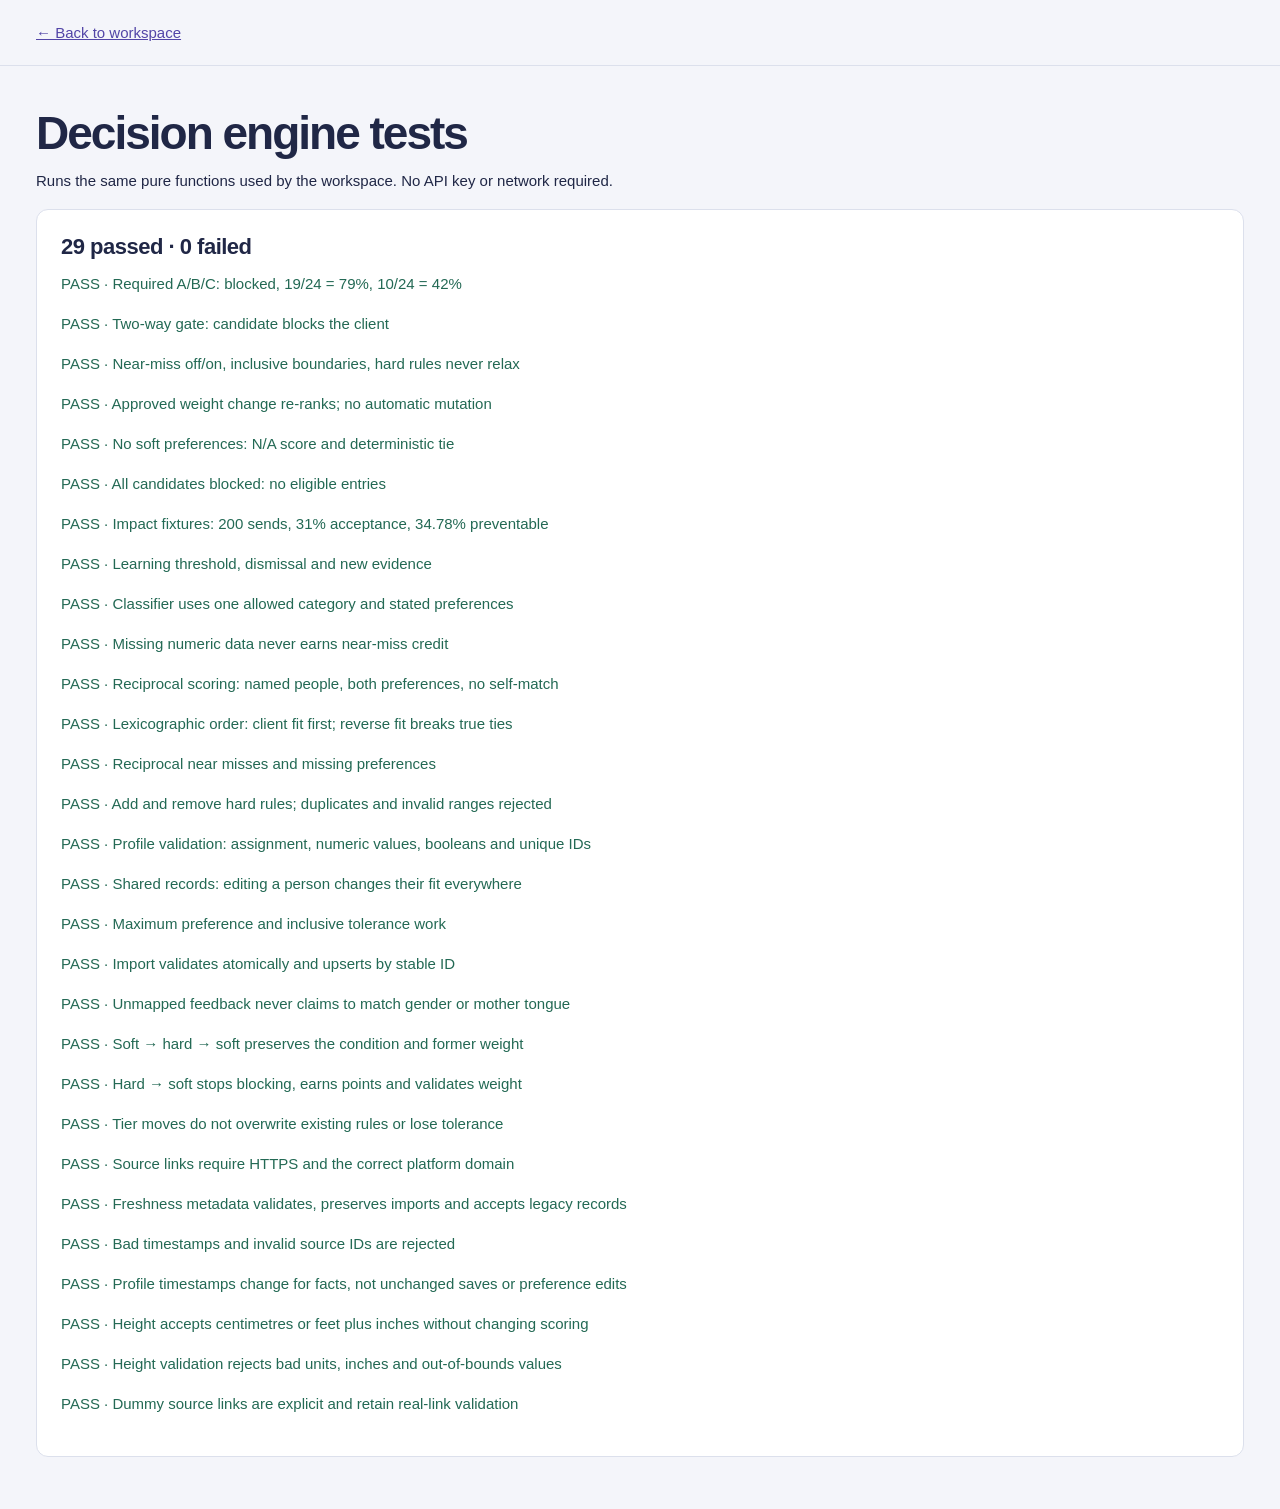
==== tests.html @ 42a96f65 "Publish matchmaking prototype with complete mock dataset" ====
<!doctype html>
<html lang="en"><head><meta charset="utf-8"><meta name="viewport" content="width=device-width,initial-scale=1"><title>Decision engine tests</title><link rel="stylesheet" href="styles.css"><script src="data.js"></script><script src="app.js"></script></head><body><header><a href="index.html">← Back to workspace</a></header><main><h1>Decision engine tests</h1><p>Runs the same pure functions used by the workspace. No API key or network required.</p><div id="results" class="panel"></div><script>
'use strict';
const L=MatchLogic,D=MatchData,clone=x=>JSON.parse(JSON.stringify(x));
let passed=0,failed=0;
function assert(condition,message){if(!condition)throw new Error(message);}
function test(name,fn){const p=document.createElement('p');try{fn();passed++;p.className='test-pass';p.textContent='PASS · '+name;}catch(e){failed++;p.className='test-fail';p.textContent='FAIL · '+name+': '+e.message;}document.getElementById('results').appendChild(p);}
test('Required A/B/C: blocked, 19/24 = 79%, 10/24 = 42%',()=>{const [a,b,c]=D.candidates;assert(L.gate(D.clients[0],a).blocked,'A must block');assert(L.gate(D.clients[0],a).reasons[0].category==='smoking/drinking','A smoking reason');assert(!L.gate(D.clients[0],b).blocked&&!L.gate(D.clients[0],c).blocked,'B/C pass');const sb=L.score(D.clients[0],b),sc=L.score(D.clients[0],c);assert(sb.earned===19&&sb.total===24&&sb.percentage===79,'B score');assert(sc.earned===10&&sc.total===24&&sc.percentage===42,'C score');});
test('Two-way gate: candidate blocks the client',()=>{const p=clone(D.candidates[1]);p.dealbreakers=[{field:'age',op:'min',value:35,label:'Age ≥35',category:'age'}];const g=L.gate(D.clients[0],p);assert(g.blocked&&g.reasons.some(r=>r.direction==='Candidate → client'),'Reverse block missing');});
test('Near-miss off/on, inclusive boundaries, hard rules never relax',()=>{const c=clone(D.clients[0]),p=clone(D.candidates[1]);c.softPreferences=[{field:'height',op:'min',value:70,weight:8,tolerance:2},{field:'income',op:'min',value:30,weight:2,tolerance:.15,relative:true}];p.height=68;p.income=25.5;assert(L.score(c,p,false).earned===0,'Off gives zero');assert(L.score(c,p,true).earned===5,'On gives half');p.height=67.9;p.income=25.49;assert(L.score(c,p,true).earned===0,'Outside tolerance');p.age=28;assert(L.gate(c,p).blocked,'Hard age cannot relax');});
test('Approved weight change re-ranks; no automatic mutation',()=>{const c=clone(D.clients[0]);c.softPreferences=[{field:'city',op:'eq',value:'Bengaluru',category:'location',weight:3},{field:'diet',op:'eq',value:'vegetarian',category:'diet',weight:2}];const pool=D.candidates.slice(1,3);assert(L.rank(c,pool)[0].candidate.id==='p2','B initially first');const obs=[1,2,3].map(i=>({clientId:c.id,classification:{category:'diet',matched_stated_preference:true}}));const s=L.suggestions(c,obs,[])[0];assert(c.softPreferences[1].weight===2&&s.proposed===5,'Suggestion must not mutate weight');c.softPreferences[1].weight=s.proposed;assert(L.rank(c,pool)[0].candidate.id==='p3','C first after approval');});
test('No soft preferences: N/A score and deterministic tie',()=>{const c=clone(D.clients[0]);c.softPreferences=[];const s=L.score(c,D.candidates[1]);assert(s.total===0&&s.earned===0&&s.percentage===null,'No division by zero');assert(L.rank(c,D.candidates.slice(1,3))[0].candidate.id==='p2','Stable ties');});
test('All candidates blocked: no eligible entries',()=>{const c=clone(D.clients[0]);c.dealbreakers=[{field:'age',op:'min',value:99,label:'Age ≥99',category:'age'}];assert(L.rank(c,D.candidates).every(x=>x.blocked),'Every candidate must block');});
test('Impact fixtures: 200 sends, 31% acceptance, 34.78% preventable',()=>{const log=L.makeHistory(D),m=L.impact(log);assert(m.total===200&&m.accepted===62&&m.rejected===138&&m.blockedRejections===48,'Fixture counts');assert(Math.abs(m.violationRate-34.7826087)<.0001,'Near 35%');assert(Math.abs(m.projected-40.7894737)<.0001,'Projection');const a=L.impact(log.filter(x=>x.matchmaker==='A')),b=L.impact(log.filter(x=>x.matchmaker==='B'));assert(b.blockedRejections>a.blockedRejections,'B has more');assert(D.clients.every(c=>log.filter(h=>h.clientId===c.id).length===40),'40 per client');});
test('Learning threshold, dismissal and new evidence',()=>{const c=D.clients[0],obs=n=>Array.from({length:n},()=>({clientId:c.id,classification:{category:'diet',matched_stated_preference:true}}));assert(L.suggestions(c,obs(1),[]).length===0,'Single is insufficient');assert(L.suggestions(c,obs(2),[]).length===1,'Two is eligible');const reviews=[{clientId:c.id,category:'diet',count:2}];assert(L.suggestions(c,obs(2),reviews).length===0,'Dismissal holds');assert(L.suggestions(c,obs(3),reviews).length===1,'Third reopens');});
test('Classifier uses one allowed category and stated preferences',()=>{const r=L.classify("he's in Pune, I said Bangalore only",D.clients[0]);assert(r.category==='location'&&r.matched_stated_preference,'Location classified');assert(r.summary.split(/\s+/).length<=12,'Summary length');const unknown=L.classify('hmm, pass',D.clients[0]);assert(unknown.category==='other'&&!unknown.matched_stated_preference,'Other fallback');});
test('Missing numeric data never earns near-miss credit',()=>{const p=clone(D.candidates[1]);delete p.height;assert(L.credit(p,D.clients[0].softPreferences[0],true)===0,'Missing height');delete p.age;assert(L.gate(D.clients[0],p).blocked,'Missing hard field blocks');});
test('Reciprocal scoring: named people, both preferences, no self-match',()=>{
  const c=L.asClient(D.people.find(p=>p.id==='c1')),b=D.people.find(p=>p.id==='p2');
  const item=L.rank(c,[b])[0];assert(item.percentage===79&&item.reverse.percentage===100,'Both directions use their own weights');
  assert(L.rank(c,[c.profile]).length===0,'Self must be excluded');
});
test('Lexicographic order: client fit first; reverse fit breaks true ties',()=>{
  const c=clone(D.clients[0]);c.softPreferences=[{field:'income',op:'min',value:20,category:'income',weight:5}];
  const a=clone(D.candidates[1]),b=clone(D.candidates[2]);
  a.softPreferences=[{field:'city',op:'eq',value:'Pune',weight:5}];b.softPreferences=[{field:'city',op:'eq',value:'Bengaluru',weight:5}];
  assert(L.rank(c,[a,b])[0].candidate.id===b.id,'Reverse score breaks forward tie');
  c.softPreferences.push({field:'city',op:'eq',value:'Bengaluru',weight:1});
  assert(L.rank(c,[a,b])[0].candidate.id===a.id,'Higher forward score wins even when reverse is lower');
});
test('Reciprocal near misses and missing preferences',()=>{
  const c=L.asClient(clone(D.people[0])),p=clone(D.people.find(p=>p.id==='p2'));
  p.softPreferences=[{field:'height',op:'min',value:67,weight:8,tolerance:2}];
  assert(L.rank(c,[p],false)[0].reverse.percentage===0,'Off in reverse direction');
  assert(L.rank(c,[p],true)[0].reverse.percentage===50,'Half credit in reverse direction');
  p.softPreferences=[];assert(L.rank(c,[p])[0].reverse.percentage===null,'Unknown reverse is not 100%');
});
test('Add and remove hard rules; duplicates and invalid ranges rejected',()=>{
  const p=clone(D.people[0]);const r={field:'diet',op:'eq',value:'vegetarian',label:'Vegetarian',category:'diet'};
  assert(L.addRule(p,'dealbreakers',r).length===0,'Can add a hard rule');
  assert(L.gate(L.asClient(p),D.candidates[1]).blocked,'New hard rule blocks Rishabh');
  const length=p.dealbreakers.length;assert(L.addRule(p,'dealbreakers',r).length>0&&p.dealbreakers.length===length,'Duplicate must not mutate');
  p.dealbreakers.splice(p.dealbreakers.findIndex(r=>r.field==='diet'),1);
  assert(!L.gate(L.asClient(p),D.candidates[1]).blocked,'Removal restores eligibility');
  assert(L.validateRule({field:'age',op:'range',value:[34,29],label:'Age',category:'age'}).length>0,'Reversed range rejected');
});
test('Profile validation: assignment, numeric values, booleans and unique IDs',()=>{
  const p=clone(D.people[0]);assert(L.validatePerson(p).length===0,'Valid seeded client');
  p.assignedMatchmaker=null;assert(L.validatePerson(p).length>0,'Client requires owner');
  const bad=clone(D.people[5]);bad.age=17;bad.height=-5;bad.smoking='false';bad.income=NaN;
  assert(L.validatePerson(bad).length>=4,'Invalid structured fields rejected');
  assert(L.validatePerson(D.people[0],[D.people[0]]).length>0,'Duplicate ID rejected');
  assert(D.people.every(p=>L.validatePerson(p).length===0),'All 35 fixtures valid');
});
test('Shared records: editing a person changes their fit everywhere',()=>{
  const pool=clone(D.people),ananya=pool.find(p=>p.id==='c1'),b=pool.find(p=>p.id==='p2');
  b.city='Pune';assert(L.rank(L.asClient(ananya),[b])[0].percentage===54,'Profile edits update forward fit');
  ananya.income=10;b.softPreferences=[{field:'income',op:'min',value:20,weight:3}];
  assert(L.rank(L.asClient(ananya),[b])[0].reverse.percentage===0,'Client data is same record in reverse fit');
});
test('Maximum preference and inclusive tolerance work',()=>{
  const r={field:'age',op:'max',value:32,tolerance:1,weight:5};
  assert(L.meets({age:32},r),'Inclusive max');assert(L.credit({age:33},r,true)===.5,'Max near miss');assert(L.credit({age:34},r,true)===0,'Outside max tolerance');
});
test('Import validates atomically and upserts by stable ID',()=>{
  const existing=clone(D.people),update=clone(existing[0]);update.income=33;
  const next=L.mergePeople(existing,{version:2,people:[update]});
  assert(next.length===35&&next[0].income===33,'Same ID updates, no duplicate');assert(existing[0].income===28,'Existing model not mutated');
  const bad=clone(update);bad.age=10;let rejected=false;
  try{L.mergePeople(existing,{version:2,people:[update,bad]});}catch{rejected=true;}
  assert(rejected&&existing[0].income===28,'Any invalid record rejects whole batch');
  rejected=false;try{L.mergePeople(existing,{version:2,people:[update,update]});}catch{rejected=true;}
  assert(rejected,'Duplicate import IDs rejected');
  const fresh=clone(existing[5]);fresh.id='new-profile';fresh.name='Ishan Bhat';
  assert(L.mergePeople(existing,{version:2,people:[fresh]}).length===36,'New ID adds a person');
});
test('Unmapped feedback never claims to match gender or mother tongue',()=>{
  const c=L.asClient(D.people[0]);const result=L.classify('hmm, pass',c);
  assert(result.category==='other'&&!result.matched_stated_preference,'Other is not evidence for a specific rule');
});
test('Soft → hard → soft preserves the condition and former weight',()=>{
  const p=clone(D.people[0]),r=clone(p.softPreferences.find(r=>r.field==='diet'));
  assert(L.moveRule(p,'softPreferences',p.softPreferences.findIndex(r=>r.field==='diet')).length===0,'Promotion succeeds');
  assert(!p.softPreferences.some(r=>r.field==='diet'),'No duplicate remains in soft tier');
  assert(L.gate(L.asClient(p),D.candidates[1]).blocked,'Diet now blocks Rishabh');
  const i=p.dealbreakers.findIndex(r=>r.field==='diet'),hard=p.dealbreakers[i];
  assert(hard.value===r.value&&hard.op===r.op&&hard.weight===2,'Condition and previous weight preserved');
  assert(L.score(L.asClient(p),D.candidates[1]).total===22,'Hard rule no longer earns score points');
  assert(L.moveRule(p,'dealbreakers',i,hard.weight).length===0,'Demotion succeeds');
  assert(!L.gate(L.asClient(p),D.candidates[1]).blocked,'Diet no longer blocks');
  assert(L.score(L.asClient(p),D.candidates[1]).percentage===79,'Original score restored');
});
test('Hard → soft stops blocking, earns points and validates weight',()=>{
  const p=clone(D.people[0]),i=p.dealbreakers.findIndex(r=>r.field==='smoking');
  const before=JSON.stringify(p);assert(L.moveRule(p,'dealbreakers',i,11).length>0&&JSON.stringify(p)===before,'Invalid importance leaves both tiers intact');
  assert(L.moveRule(p,'dealbreakers',i,5).length===0,'Demotion succeeds');
  assert(!L.gate(L.asClient(p),D.candidates[0]).blocked,'Smoking is now a scored preference, not a block');
  const s=L.score(L.asClient(p),D.candidates[0]);assert(s.total===29&&s.earned===24,'Soft score reflects smoking miss');
});
test('Tier moves do not overwrite existing rules or lose tolerance',()=>{
  const p=clone(D.people[0]);p.dealbreakers.push({field:'height',op:'min',value:65,label:'Minimum height',category:'height'});
  const i=p.softPreferences.findIndex(r=>r.field==='height'),before=JSON.stringify(p);
  assert(L.moveRule(p,'softPreferences',i).length>0&&JSON.stringify(p)===before,'Conflict causes no partial mutation');
  p.dealbreakers.pop();assert(L.moveRule(p,'softPreferences',i).length===0,'Promotion succeeds');
  const j=p.dealbreakers.findIndex(r=>r.field==='height');assert(p.dealbreakers[j].tolerance===2,'Tolerance retained');
  const c=clone(D.candidates[1]);c.height=69;assert(L.gate(L.asClient(p),c).blocked,'Hard rule ignores near-miss tolerance');
  assert(L.moveRule(p,'dealbreakers',j,8).length===0,'Return to soft succeeds');
  assert(L.score(L.asClient(p),c,true).earned===15,'Half credit restored on demotion');
});
test('Source links require HTTPS and the correct platform domain',()=>{
  assert(L.validSourceUrl('https://www.jeevansathi.com/profile/TEST','Jeevansathi'),'Correct domain');
  assert(!L.validSourceUrl('javascript:alert(1)','Jeevansathi'),'Unsafe scheme');
  assert(!L.validSourceUrl('https://jeevansathi.com.evil.test/profile','Jeevansathi'),'Lookalike host');
  assert(!L.validSourceUrl('https://user:password@www.shaadi.com/profile','Shaadi'),'Credentials forbidden');
  assert(!L.validSourceUrl('https://www.shaadi.com/profile','Jeevansathi'),'Wrong source');
  assert(L.validSourceUrl('','Shaadi'),'Optional missing link');
});
test('Freshness metadata validates, preserves imports and accepts legacy records',()=>{
  const p=clone(D.people[6]);p.sourceUrl='https://www.jeevansathi.com/profile/DEMO';p.sourceProfileId='JS-DEMO-42';p.sourceUpdatedAt='2026-10-01T12:00:00.000Z';
  assert(L.validatePerson(p).length===0,'Valid source metadata');
  const merged=L.mergePeople(D.people,{version:2,people:[p]}).find(x=>x.id===p.id);
  assert(merged.updatedAt===p.updatedAt&&merged.sourceUrl===p.sourceUrl&&merged.sourceProfileId===p.sourceProfileId,'Metadata preserved on import');
  delete p.updatedAt;delete p.preferencesUpdatedAt;delete p.sourceUpdatedAt;delete p.sourceUrl;delete p.sourceProfileId;
  assert(L.validatePerson(p).length===0,'Legacy records remain valid');
});
test('Bad timestamps and invalid source IDs are rejected',()=>{
  const p=clone(D.people[6]);p.updatedAt='yesterday';p.sourceUpdatedAt='2999-01-01T00:00:00.000Z';p.sourceProfileId='<script>';
  assert(L.validatePerson(p).length>=3,'All invalid metadata rejected');
  assert(L.validTimestamp('2026-10-01T12:00:00.000Z')&&!L.validTimestamp('2026-02-30T12:00:00.000Z'),'Canonical and real calendar timestamp');
});
test('Profile timestamps change for facts, not unchanged saves or preference edits',()=>{
  const old=clone(D.people[6]),next=clone(old),now='2026-10-20T10:00:00.000Z';
  assert(L.profileMetadata(old,next,now).updatedAt===old.updatedAt,'Unchanged saves preserve timestamp');
  next.softPreferences[0].weight=2;assert(L.profileMetadata(old,next,now).updatedAt===old.updatedAt,'Weights do not refresh attributes');
  next.income+=1;const metadata=L.profileMetadata(old,next,now);assert(metadata.updatedAt===now&&metadata.preferencesUpdatedAt===old.preferencesUpdatedAt,'Fact edit updates only profile timestamp');
  const legacy=clone(old);delete legacy.updatedAt;delete legacy.sourceUrl;const saved=clone(legacy);saved.sourceUrl='';
  assert(L.profileMetadata(legacy,saved,now).updatedAt===null,'Legacy unknown date remains unknown on no-op');
  assert(L.profileMetadata(null,next,now).updatedAt===now,'New profile receives creation/update timestamp');
});
test('Height accepts centimetres or feet plus inches without changing scoring',()=>{
  assert(L.heightInches('ft',5,10)===70,'5 ft 10 in converts to fixture threshold');
  assert(Math.abs(L.heightInches('cm',177.8)-70)<1e-9,'Metric equivalent');
  const p=clone(D.candidates[1]);p.height=L.heightInches('cm',180.34);
  assert(L.score(D.clients[0],p).percentage===79,'Unit conversion preserves score');
  assert(L.formatHeight(71)==='5′11″ (180.3 cm)','Readable height display');
});
test('Height validation rejects bad units, inches and out-of-bounds values',()=>{
  assert(L.heightInches('ft',5,12)===null,'Inches must be below 12');
  assert(L.heightInches('ft',5.5,0)===null,'Feet are whole');
  assert(L.heightInches('cm','')===null&&L.heightInches('cm',100)===null,'Empty or too short rejected');
  assert(L.heightInches('cm',121.92)===48&&L.heightInches('ft',7,6)===90,'Endpoints included');
});
test('Dummy source links are explicit and retain real-link validation',()=>{
  assert(L.validSourceUrl('https://jeevansathi.example/profiles/demo-p2','Jeevansathi',true),'Labelled dummy link');
  assert(!L.validSourceUrl('https://jeevansathi.example/profiles/demo-p2','Jeevansathi',false),'Dummy flag required');
  assert(!L.validSourceUrl('https://evil.example/profile','Jeevansathi',true),'Arbitrary domain rejected even for dummy');
  assert(D.people.filter(p=>!p.isClient).every(p=>p.sourceUrlIsDemo&&L.validatePerson(p).length===0),'Seeded sourced people have valid dummy links');
});
const summary=document.createElement('h2');summary.textContent=`${passed} passed · ${failed} failed`;document.getElementById('results').prepend(summary);document.title=`${failed?'FAIL':'PASS'} · ${passed} tests`;window.testResults={passed,failed};
</script></main></body></html>
---- styles.css ----
:root {
  --ink:#202746;
  --muted:#61677e;
  --paper:#f4f5fa;
  --line:#dce0ec;
  --accent:#5245a7;
  --lilac:#eeebff;
  --green:#236954;
  --red:#a33550;
  --white:#fff;
  font-family:"Avenir Next",Avenir,"Segoe UI",sans-serif;
  color:var(--ink);
  background:var(--paper);
  font-size:15px;
}
* {
  box-sizing:border-box;
}
body {
  margin:0;
}
header,main,footer {
  max-width:1400px;
  margin:auto;
}
header {
  display:flex;
  align-items:center;
  justify-content:space-between;
  padding:24px 36px;
  border-bottom:1px solid var(--line);
}
a {
  color:var(--accent);
}
.brand {
  color:var(--ink);
  text-decoration:none;
  font-weight:750;
  font-size:20px;
  display:flex;
  gap:12px;
  align-items:center;
}
.brand-icon {
  background:var(--ink);
  color:#ddd4ff;
  padding:6px 11px;
  border-radius:12px;
}
.brand small {
  font-size:12px;
  font-weight:500;
  color:var(--muted);
  margin-left:18px;
}
main {
  padding:32px 36px;
}
h1 {
  font-size:46px;
  letter-spacing:-2px;
  line-height:1.1;
  margin:10px 0;
}
h2 {
  font-size:22px;
  letter-spacing:-.5px;
  margin:0 0 12px;
}
h3 {
  font-size:16px;
  margin:26px 0 10px;
}
p {
  line-height:1.6;
  margin:8px 0 16px;
}
.heading {
  display:flex;
  align-items:center;
  justify-content:space-between;
  gap:24px;
}
.eyebrow,.muted {
  color:var(--muted);
  font-size:13px;
}
.eyebrow {
  margin:0;
}
.pill {
  display:inline-block;
  border:1px solid var(--line);
  border-radius:24px;
  padding:8px 12px;
  font-size:12px;
  white-space:nowrap;
  background:white;
}
.toolbar {
  display:flex;
  align-items:center;
  gap:20px;
  margin:24px 0;
}
.toolbar label {
  display:flex;
  align-items:center;
  gap:12px;
}
.toolbar select {
  min-width:80px;
}
button,input,select,textarea {
  font:inherit;
}
button {
  background:var(--accent);
  color:#fff;
  border:1px solid transparent;
  border-radius:7px;
  padding:10px 14px;
  cursor:pointer;
  font-weight:600;
}
button:hover {
  filter:brightness(.95);
}
button:disabled {
  opacity:.5;
  cursor:not-allowed;
}
.quiet {
  background:white;
  border-color:var(--line);
  color:var(--ink);
}
input,select,textarea {
  accent-color:var(--accent);
}
input:not([type=checkbox]):not([type=range]),select,textarea {
  border:1px solid var(--line);
  border-radius:6px;
  padding:9px;
  background:white;
  color:var(--ink);
  max-width:100%;
}
input[type=range] {
  width:100%;
  margin:12px 0 4px;
}
input[type=number] {
  width:80px;
}
textarea {
  resize:vertical;
  width:100%;
}
nav {
  display:flex;
  border-bottom:1px solid var(--line);
  margin-bottom:28px;
  gap:24px;
  overflow:auto;
}
nav button {
  background:transparent;
  border-radius:0;
  color:var(--muted);
  white-space:nowrap;
  padding:15px 0;
  border-bottom:3px solid transparent;
}
nav button[aria-selected=true] {
  color:var(--accent);
  border-bottom-color:var(--accent);
}
.workspace {
  display:grid;
  grid-template-columns:320px minmax(0,1fr);
  gap:28px;
}
.panel {
  background:white;
  border:1px solid var(--line);
  border-radius:12px;
  padding:24px;
  margin-bottom:20px;
}
.rule {
  padding:13px 0;
  border-bottom:1px solid var(--line);
}
.rule label {
  display:flex;
  gap:9px;
  align-items:center;
  justify-content:space-between;
}
.rule small {
  color:var(--muted);
}
.rule-values {
  display:flex;
  gap:6px;
  margin-top:9px;
}
.rule-values input,.rule-values select {
  min-width:0;
  width:100%;
}
aside h3:first-of-type {
  margin-top:20px;
}
.list-heading {
  display:flex;
  align-items:start;
  justify-content:space-between;
  gap:10px;
}
.toggle,.scope {
  display:flex;
  gap:8px;
  align-items:center;
  font-size:13px;
}
.scope {
  margin:18px 0;
}
.notice {
  background:var(--lilac);
  border-left:3px solid #9889da;
  border-radius:4px;
  padding:12px 16px;
  font-size:13px;
  line-height:1.6;
  margin:12px 0 20px;
}
.candidate {
  background:white;
  border:1px solid var(--line);
  border-radius:12px;
  padding:22px;
  margin-bottom:14px;
}
.candidate-top {
  display:flex;
  gap:15px;
  align-items:center;
}
.avatar {
  display:grid;
  place-items:center;
  background:var(--lilac);
  color:var(--accent);
  width:44px;
  height:44px;
  border-radius:50%;
  font-weight:700;
  flex-shrink:0;
}
.candidate h3 {
  margin:0 0 3px;
  font-size:18px;
}
.candidate .score {
  margin-left:auto;
  font-size:30px;
  font-weight:750;
  letter-spacing:-1px;
}
.candidate .score small {
  font-size:13px;
  color:var(--muted);
  letter-spacing:0;
}
.bar {
  height:5px;
  border-radius:3px;
  background:#ececf5;
  margin:16px 0;
}
.bar span {
  height:100%;
  display:block;
  background:var(--accent);
  border-radius:3px;
}
.explanation {
  font-size:14px;
}
.actions {
  display:flex;
  gap:8px;
  flex-wrap:wrap;
  align-items:center;
}
.blocked-row {
  border-top:1px solid var(--line);
  padding:15px 0;
}
.blocked-row p {
  color:var(--red);
  font-size:13px;
  margin:8px 0;
}
.two-col {
  display:grid;
  grid-template-columns:1fr 1fr;
  gap:24px;
}
.section-heading {
  max-width:800px;
  margin-bottom:24px;
}
form label {
  display:block;
  margin:18px 0 6px;
}
form label select,form label input {
  display:block;
  width:100%;
  margin-top:8px;
}
form button {
  margin-top:10px;
}
pre {
  white-space:pre-wrap;
  overflow-wrap:anywhere;
  background:var(--paper);
  padding:18px;
  font-size:13px;
  line-height:1.6;
  border-radius:6px;
}
.metrics {
  display:grid;
  grid-template-columns:repeat(4,1fr);
  gap:16px;
}
.metric {
  background:white;
  border:1px solid var(--line);
  border-radius:12px;
  padding:22px;
}
.metric strong {
  display:block;
  font-size:34px;
  letter-spacing:-1px;
  margin:10px 0;
}
.metric span {
  font-size:13px;
  color:var(--muted);
}
.good {
  color:var(--green);
}
.bad {
  color:var(--red);
}
summary {
  cursor:pointer;
  font-weight:650;
  line-height:1.5;
}
.history-row {
  padding:13px 0;
  border-bottom:1px solid var(--line);
  font-size:13px;
  line-height:1.7;
}
.history-row p {
  margin:3px 0;
  color:var(--muted);
}
.evidence {
  background:var(--paper);
  padding:12px;
  border-radius:5px;
  margin:10px 0;
}
footer {
  padding:20px 36px 40px;
  color:var(--muted);
  font-size:12px;
  display:flex;
  justify-content:space-between;
  gap:12px;
}
#toast {
  position:fixed;
  bottom:24px;
  left:50%;
  transform:translateX(-50%);
  background:var(--ink);
  color:white;
  padding:14px 22px;
  border-radius:8px;
  box-shadow:0 8px 30px #20274633;
  display:none;
  max-width:90vw;
  z-index:10;
}
#storage-note {
  font-size:12px;
  color:var(--muted);
}
:focus-visible {
  outline:3px solid #8d79d4;
  outline-offset:3px;
}
[hidden] {
  display:none!important;
}
.test-pass {
  color:var(--green);
}
.test-fail {
  color:var(--red);
}
@media(max-width:1000px) {
  .workspace {
    grid-template-columns:280px 1fr;
  }
  .heading .pill,.brand small {
    display:none;
  }
  .metrics {
    grid-template-columns:1fr 1fr;
  }
  .list-heading {
    display:block;
  }
}
@media(max-width:700px) {
  header {
    padding:18px;
  }
  .brand {
    font-size:17px;
  }
  main {
    padding:24px 16px;
  }
  h1 {
    font-size:36px;
  }
  .workspace,.two-col {
    grid-template-columns:1fr;
  }
  .toolbar {
    flex-wrap:wrap;
    gap:12px;
  }
  .toolbar label {
    font-size:13px;
  }
  nav {
    gap:20px;
  }
  .panel {
    padding:20px;
  }
  .candidate {
    padding:18px;
  }
  .metrics {
    gap:10px;
  }
  .metric {
    padding:16px;
  }
  .metric strong {
    font-size:28px;
  }
  footer {
    padding:20px 16px;
    display:block;
  }
  .candidate-top .muted {
    font-size:12px;
  }
  .actions button {
    flex:1;
  }
}

/* Shared people database and directional matching. */
.rule-heading, .dialog-heading {
  display: flex;
  align-items: center;
  justify-content: space-between;
  gap: 12px;
  margin-bottom: 10px;
}
.rule-heading strong { font-size: 13px; line-height: 1.5; }
.compact { padding: 6px 8px; font-size: 12px; }
.rule > input, .rule > select { width: 100%; margin-bottom: 8px; }
.rule-values label { display: block; font-size: 12px; }
.rule-values input { display: block; width: 100%; margin-top: 4px; }
.rule .weight-label { display: block; margin-top: 10px; font-size: 13px; }
.weight-label strong { float: right; }
.rule-builder { margin-top: 24px; padding: 14px; background: var(--paper); border-radius: 8px; }
.rule-builder label { margin-top: 12px; }
.rule-builder input, .rule-builder select { display: block; width: 100%; }
.fit-pair { display: grid; grid-template-columns: 1fr 1fr; gap: 22px; margin: 20px 0; }
.fit-panel { min-width: 0; }
.fit-panel > span { display: block; font-size: 12px; color: var(--muted); line-height: 1.5; }
.fit-panel > strong { display: block; font-size: 30px; margin-top: 6px; }
.fit-panel p { font-size: 12px; line-height: 1.7; }
.fit-panel .bar { margin: 10px 0; }
.fit-panel + .fit-panel { border-left: 1px solid var(--line); padding-left: 22px; }
.fit-panel + .fit-panel .bar span { background: var(--green); }
.candidate details { margin-top: 18px; font-size: 13px; }
.profile-facts { display: grid; grid-template-columns: repeat(3, 1fr); gap: 12px; }
.profile-facts div { min-width: 0; }
.profile-facts dt { color: var(--muted); font-size: 12px; }
.profile-facts dd { margin: 4px 0; font-size: 14px; overflow-wrap: anywhere; }
.database-toolbar, .database-filters { display: flex; align-items: end; gap: 12px; flex-wrap: wrap; }
.database-filters { margin-top: 24px; }
.database-filters label { flex: 1; min-width: 140px; font-size: 13px; }
.database-filters input, .database-filters select { display: block; width: 100%; margin-top: 8px; }
.file-button { position: relative; overflow: hidden; display: inline-block; border: 1px solid var(--line); background: white; border-radius: 7px; padding: 10px 14px; cursor: pointer; font-weight: 600; }
.file-button input { position: absolute; inset: 0; width: 100%; opacity: 0; cursor: pointer; }
.file-button:focus-within { outline: 3px solid #8d79d4; outline-offset: 3px; }
.person-row { background: white; border: 1px solid var(--line); padding: 22px; margin: 14px 0; border-radius: 10px; }
.person-row h3 { margin: 0; }
.person-row p { margin: 8px 0; }
.person-row details { margin-top: 14px; }
dialog { width: min(760px, calc(100% - 28px)); max-height: 90vh; padding: 28px; border: 1px solid var(--line); border-radius: 12px; color: var(--ink); }
dialog::backdrop { background: #20274677; }
.profile-form-grid { display: grid; grid-template-columns: 1fr 1fr; gap: 4px 20px; }
.form-error { color: var(--red); font-size: 13px; line-height: 1.6; }
#maker-context { margin: -10px 0 20px; max-width: 90ch; }
#people-list { max-width: 1100px; }
@media (max-width: 700px) {
  .fit-pair, .profile-form-grid { grid-template-columns: 1fr; }
  .fit-panel + .fit-panel { border-left: 0; border-top: 1px solid var(--line); padding: 16px 0 0; }
  .profile-facts { grid-template-columns: 1fr 1fr; }
  dialog { padding: 20px; }
  .database-toolbar > button, .database-toolbar .file-button { width: 100%; text-align: center; }
  .dialog-heading h2 { font-size: 20px; }
}

.tier-button {
  display: block;
  padding: 7px 9px;
  margin: 0 0 12px;
  border: 1px solid #d4cdef;
  background: var(--lilac);
  color: var(--accent);
  font-size: 12px;
}

.freshness { font-size: 12px; color: var(--muted); line-height: 1.7; overflow-wrap: anywhere; }
.freshness a { display: inline-block; margin-left: 8px; }

.height-control { display: block; width: 100%; }
.height-control > select { width: 100%; margin: 4px 0 8px; }
.height-control > span { display: flex; align-items: center; gap: 6px; }
.height-control input[type=number] { min-width: 0; width: 100%; }
.height-control small { display: block; font-size: 11px; line-height: 1.5; margin-top: 6px; color: var(--muted); }
.dummy-link-label { font-size: 13px; }
form .dummy-link-label input { display: inline-block; width: auto; margin: 0 6px 0 0; }
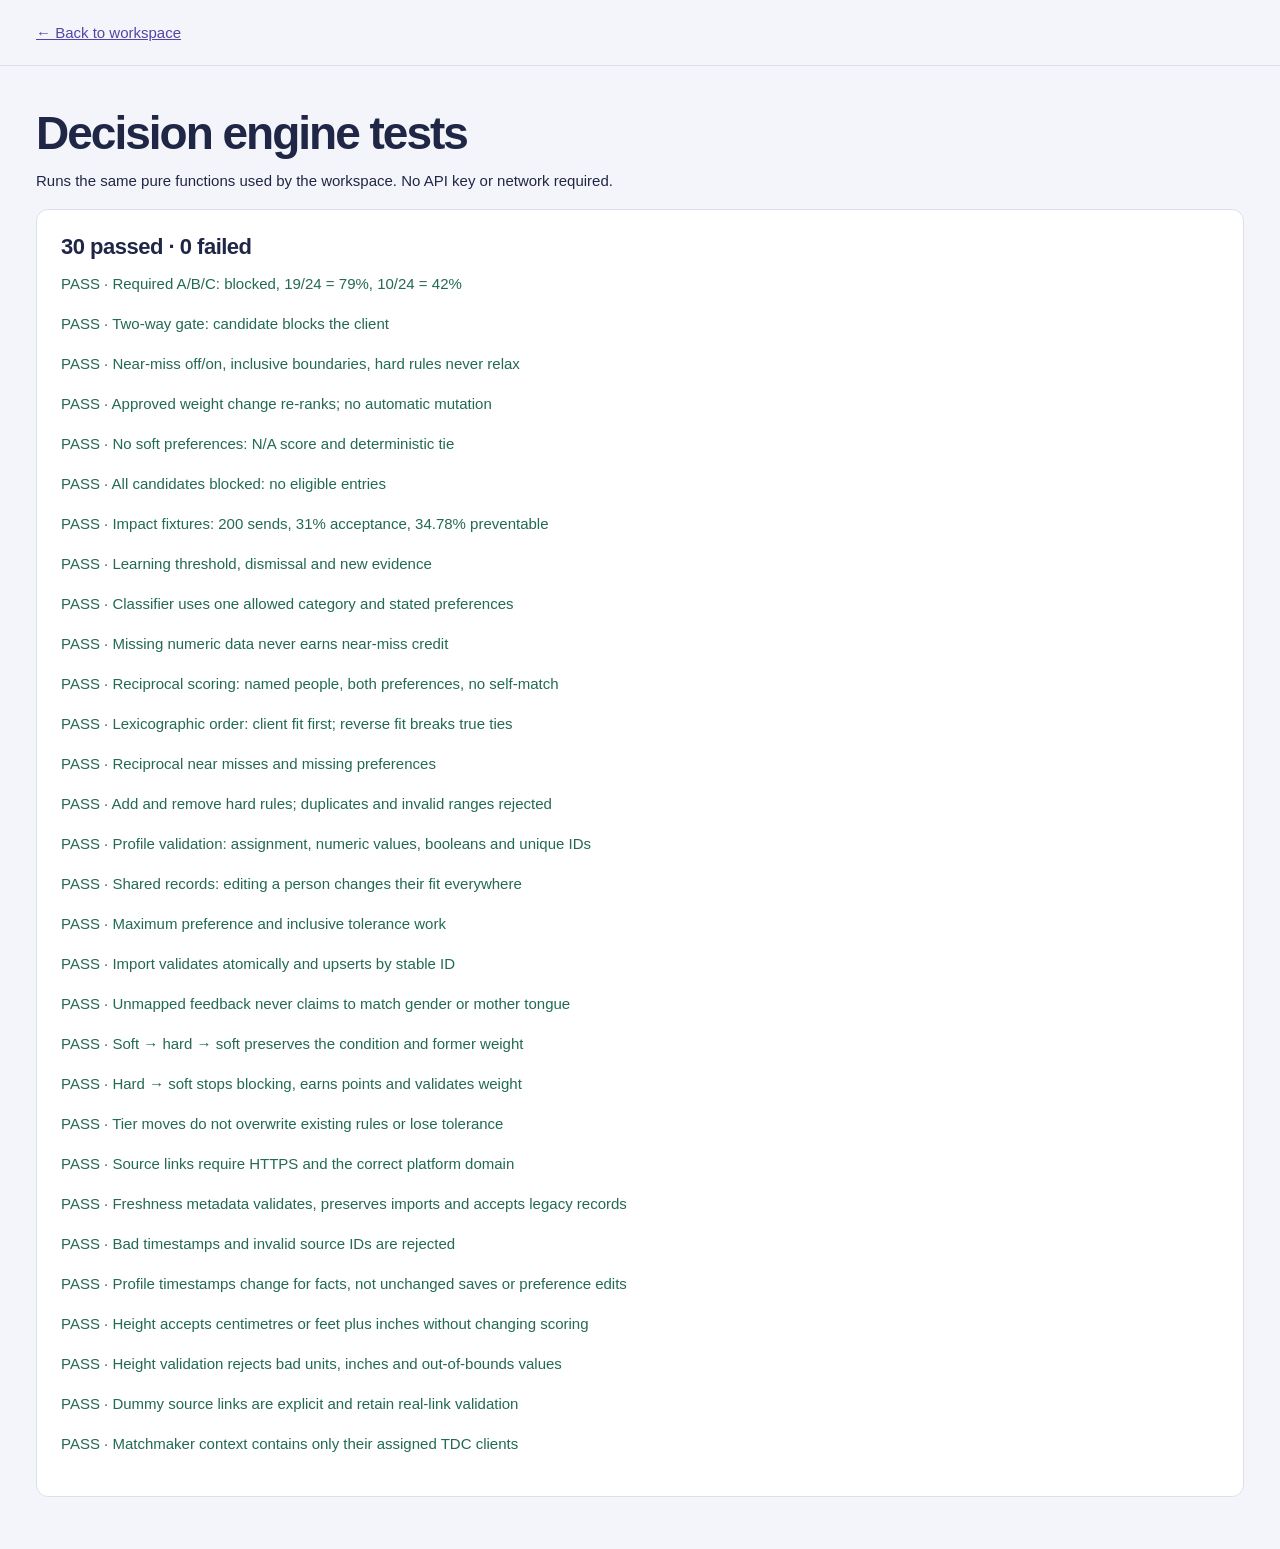
==== commit 47023cb7: "Move matchmaker selection into header and filter assigned clients" ====
--- a/tests.html
+++ b/tests.html
@@ -156,5 +156,13 @@
   assert(!L.validSourceUrl('https://evil.example/profile','Jeevansathi',true),'Arbitrary domain rejected even for dummy');
   assert(D.people.filter(p=>!p.isClient).every(p=>p.sourceUrlIsDemo&&L.validatePerson(p).length===0),'Seeded sourced people have valid dummy links');
 });
+test('Matchmaker context contains only their assigned TDC clients',()=>{
+  const a=L.assignedClients(D.people,'A'),b=L.assignedClients(D.people,'B');
+  assert(a.length===3&&b.length===2,'Seed assignments');
+  assert(a.every(p=>p.isClient&&p.assignedMatchmaker==='A'),'A owns every option');
+  assert(b.every(p=>p.isClient&&p.assignedMatchmaker==='B'),'B owns every option');
+  const empty=clone(D.people);empty.filter(p=>p.isClient).forEach(p=>p.assignedMatchmaker='A');
+  assert(L.assignedClients(empty,'B').length===0,'Empty owner supported');
+});
 const summary=document.createElement('h2');summary.textContent=`${passed} passed · ${failed} failed`;document.getElementById('results').prepend(summary);document.title=`${failed?'FAIL':'PASS'} · ${passed} tests`;window.testResults={passed,failed};
 </script></main></body></html>
--- a/styles.css
+++ b/styles.css
@@ -567,3 +567,14 @@
 .height-control small { display: block; font-size: 11px; line-height: 1.5; margin-top: 6px; color: var(--muted); }
 .dummy-link-label { font-size: 13px; }
 form .dummy-link-label input { display: inline-block; width: auto; margin: 0 6px 0 0; }
+
+.header-actions { display: flex; gap: 20px; align-items: center; }
+.staff-selector { display: flex; gap: 10px; align-items: center; font-size: 13px; font-weight: 600; }
+.staff-selector select { min-width: 64px; }
+.header-actions > a { font-size: 13px; white-space: nowrap; }
+@media (max-width: 700px) {
+  header { flex-wrap: wrap; gap: 14px; }
+  .header-actions { margin-left: auto; gap: 12px; }
+  .staff-selector { gap: 6px; font-size: 12px; }
+  .header-actions > a { font-size: 12px; }
+}
